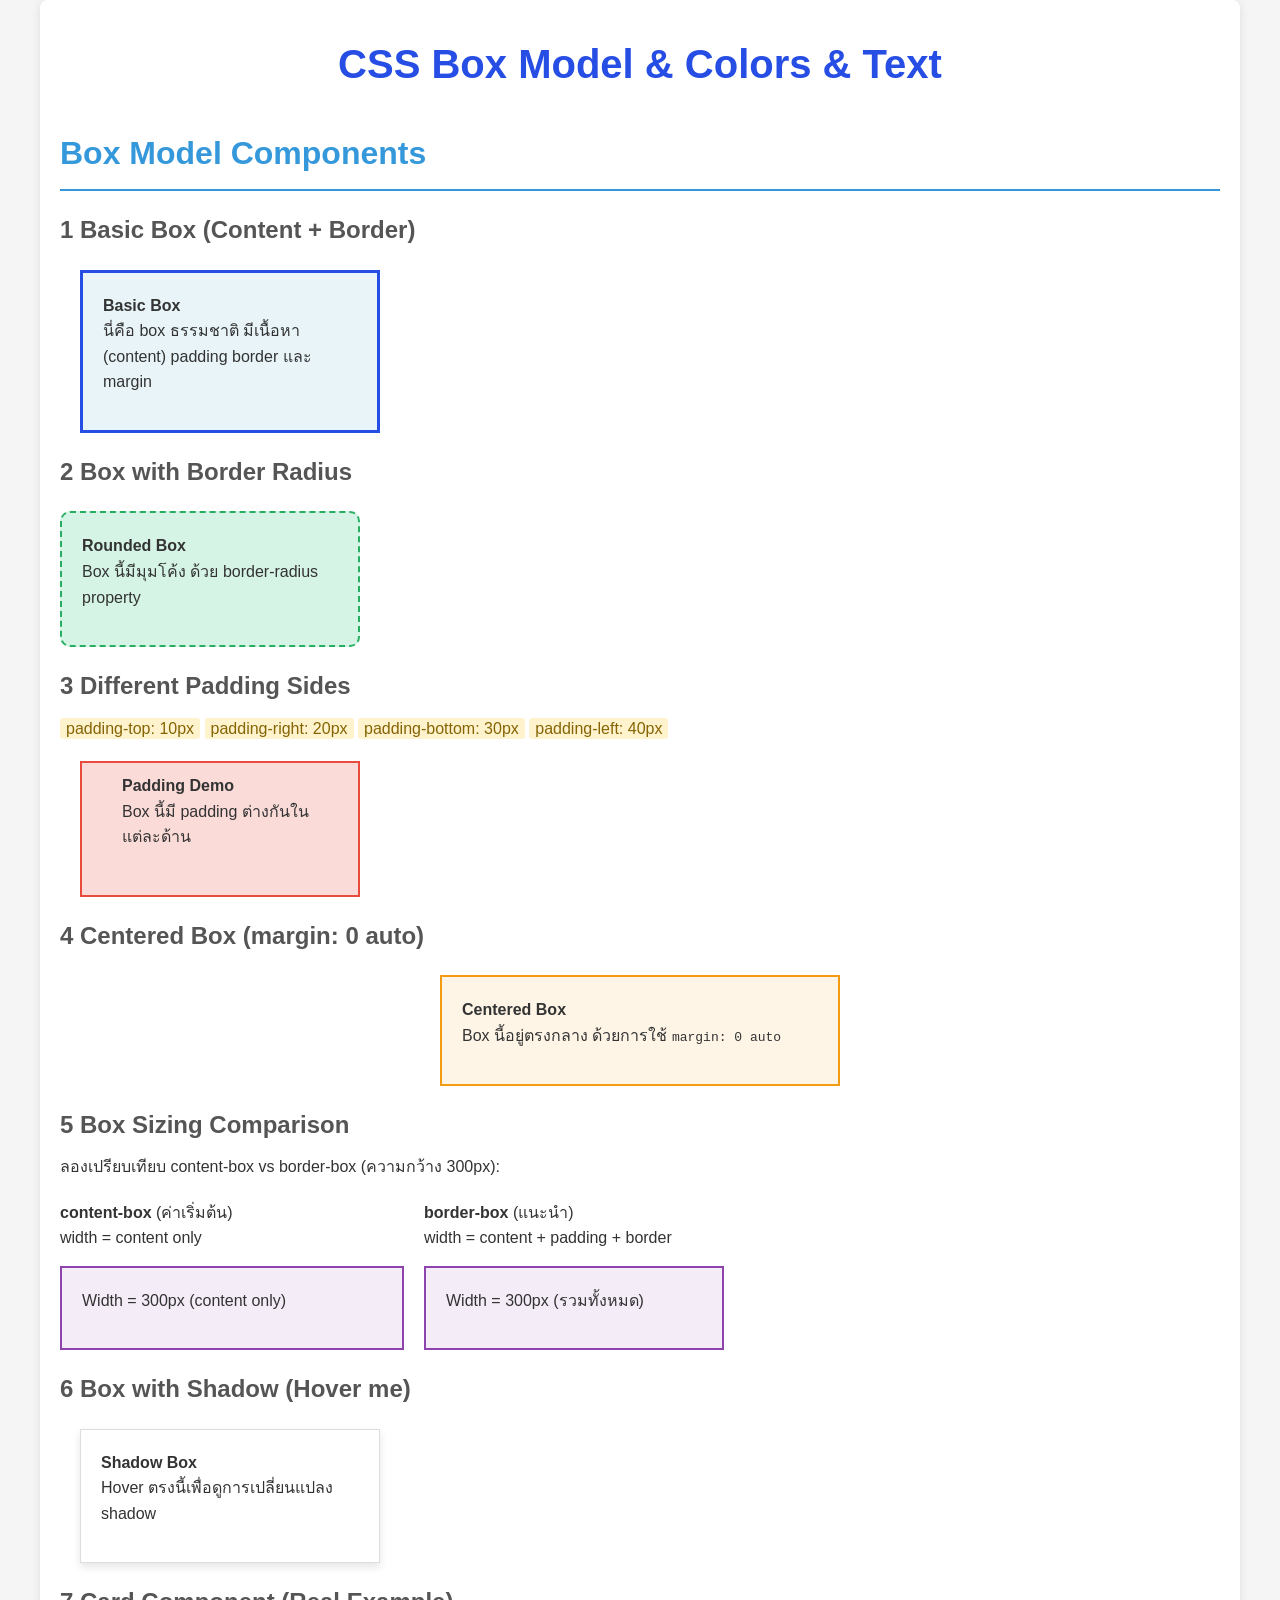
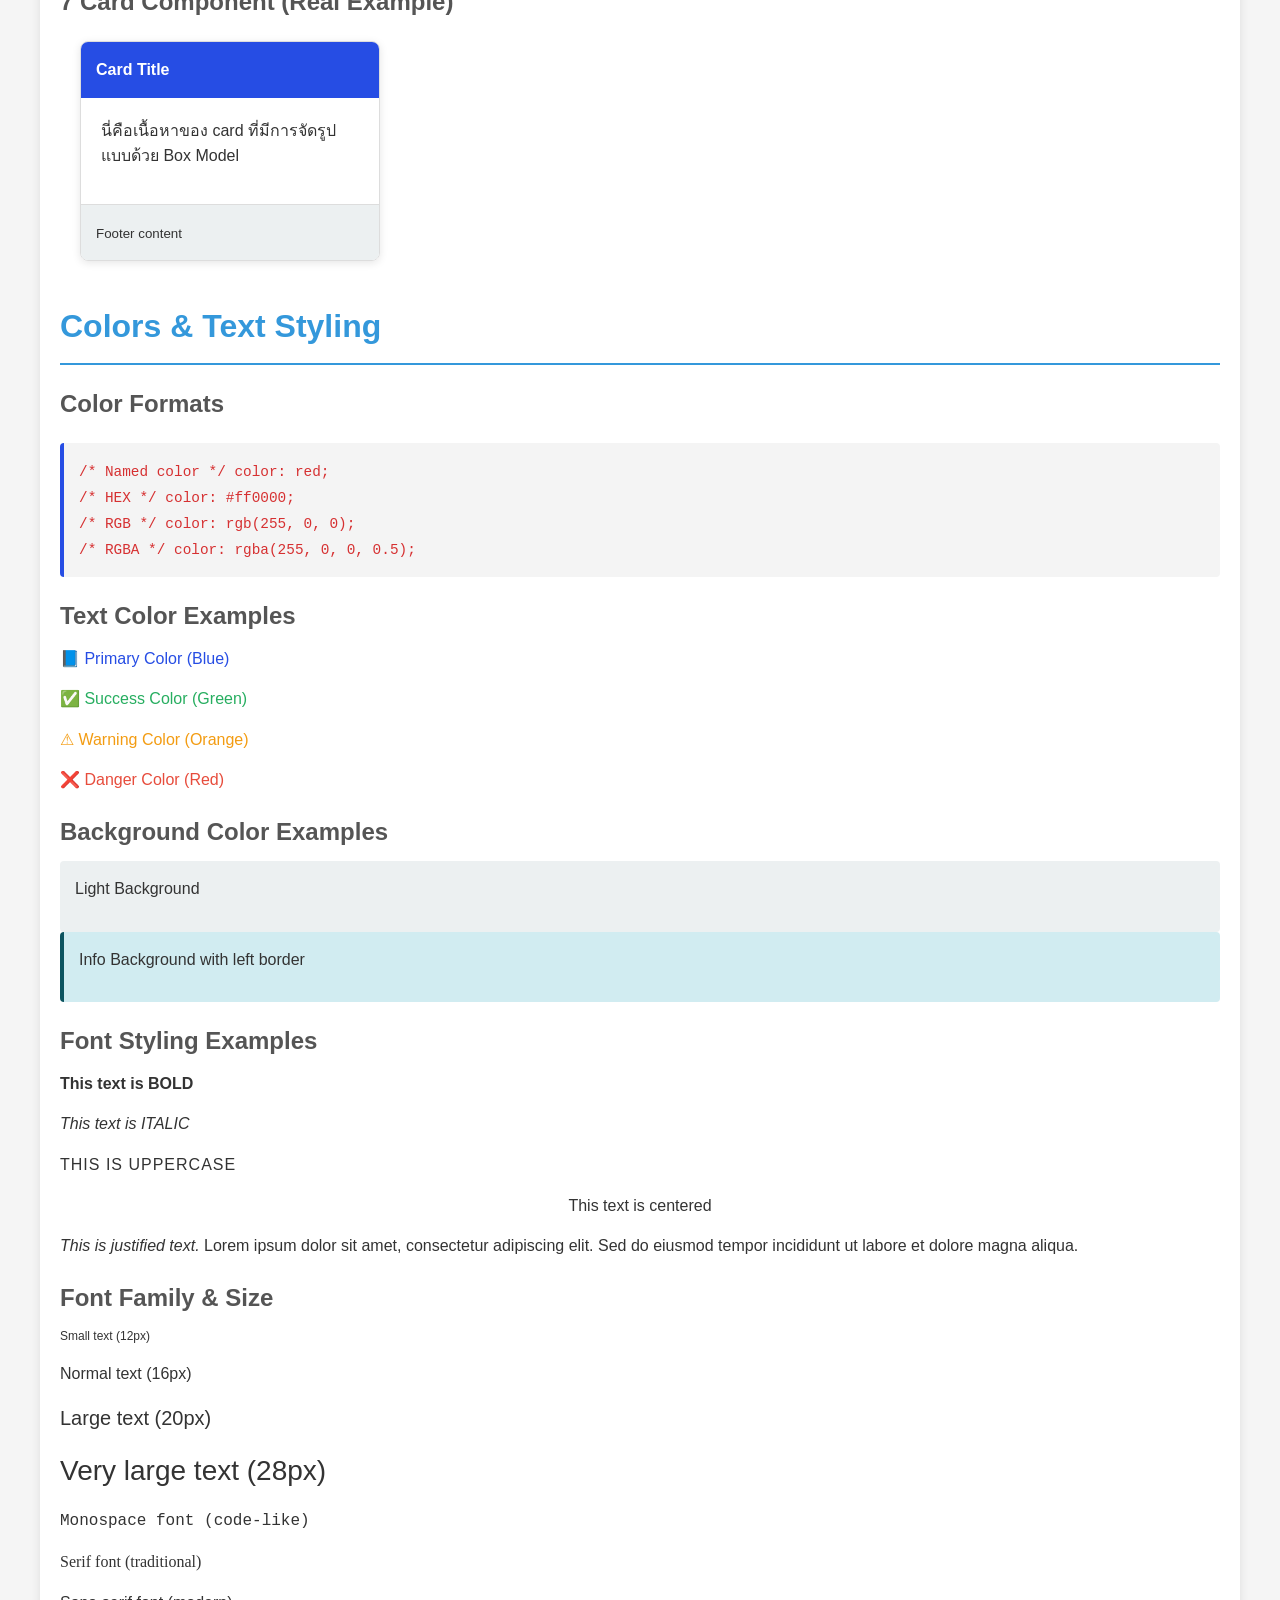
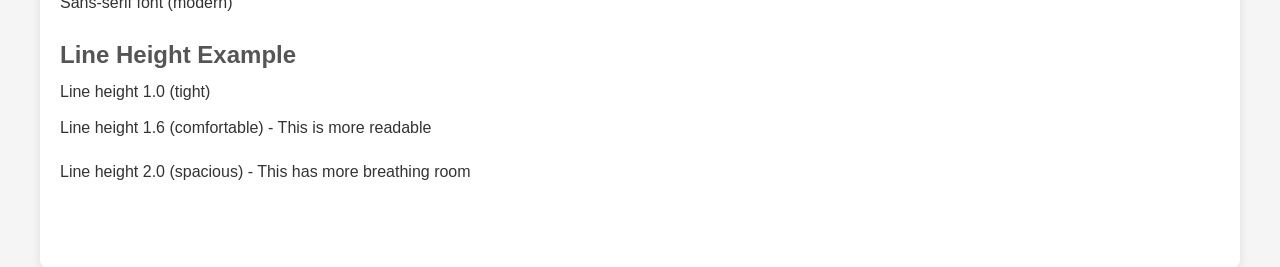
==== box-model.html @ 9fac9cd2 "add box-model.html with colors and text demo" ====
<!DOCTYPE html>
<html lang="th">
<head>
<meta charset="UTF-8" />
<meta name="viewport" content="width=device-width, initial-scale=1.0" />
<title>CSS Box Model</title>
<link rel="stylesheet" href="styles.css" />
<style>
/* ================================
   BOX MODEL DEMONSTRATION
================================ */
.box-model-section {
  margin: 40px 0;
}

/* Basic box */
.box {
  width: 300px;
  padding: 20px; /* ระยะห่างด้านใน */
  border: 3px solid #264de4; /* กรอบ */
  margin: 20px; /* ระยะห่างด้านนอก */
  background-color: #e8f4f8;
}

/* Box with border radius */
.box-rounded {
  width: 300px;
  padding: 20px;
  border: 2px dashed #27ae60;
  border-radius: 10px;
  margin: 20px 0;
  background-color: #d5f4e6;
}

/* Box with different padding sides */
.box-padding-demo {
  width: 280px;
  padding-top: 10px;
  padding-right: 20px;
  padding-bottom: 30px;
  padding-left: 40px;
  border: 2px solid #e74c3c;
  margin: 20px;
  background-color: #fadbd8;
}

/* Centered box using margin */
.box-centered {
  width: 400px;
  padding: 20px;
  margin: 20px auto; /* center horizontally */
  border: 2px solid #f39c12;
  background-color: #fef5e7;
}

/* Box sizing comparison */
.box-sizing-demo {
  display: flex;
  gap: 20px;
  margin: 20px 0;
  flex-wrap: wrap;
}

.box-content {
  width: 300px;
  padding: 20px;
  border: 2px solid #8e44ad;
  box-sizing: content-box; /* width = content only */
  background-color: #f4ecf7;
}

.box-border {
  width: 300px;
  padding: 20px;
  border: 2px solid #8e44ad;
  box-sizing: border-box; /* width = content + padding + border */
  background-color: #f4ecf7;
}

/* Box with shadow */
.box-shadow-demo {
  width: 300px;
  padding: 20px;
  border: 1px solid #ddd;
  margin: 20px;
  background-color: white;
  box-shadow: 0 4px 8px rgba(0, 0, 0, 0.1);
  transition: box-shadow 0.3s ease;
}

.box-shadow-demo:hover {
  box-shadow: 0 8px 16px rgba(0, 0, 0, 0.2);
}

/* Card layout */
.card {
  width: 300px;
  border: 1px solid #ddd;
  border-radius: 8px;
  overflow: hidden;
  box-shadow: 0 2px 8px rgba(0, 0, 0, 0.1);
  margin: 20px;
}

.card-header {
  background-color: #264de4;
  color: white;
  padding: 15px;
}

.card-body {
  padding: 20px;
}

.card-footer {
  background-color: #ecf0f1;
  padding: 15px;
  border-top: 1px solid #ddd;
}
</style>
</head>
<body>
<div class="container">
<h1>CSS Box Model & Colors & Text</h1>

<section class="box-model-section">
<h2>Box Model Components</h2>

<!-- Basic Box -->
<h3>1 Basic Box (Content + Border)</h3>
<div class="box">
<h4>Basic Box</h4>
<p>
นี่คือ box ธรรมชาติ มีเนื้อหา (content) padding border และ margin
</p>
</div>

<!-- Box with Border Radius -->
<h3>2 Box with Border Radius</h3>
<div class="box-rounded">
<h4>Rounded Box</h4>
<p>Box นี้มีมุมโค้ง ด้วย border-radius property</p>
</div>

<!-- Padding Demo -->
<h3>3 Different Padding Sides</h3>
<p>
<span class="highlight">padding-top: 10px</span>
<span class="highlight">padding-right: 20px</span>
<span class="highlight">padding-bottom: 30px</span>
<span class="highlight">padding-left: 40px</span>
</p>
<div class="box-padding-demo">
<h4>Padding Demo</h4>
<p>Box นี้มี padding ต่างกันในแต่ละด้าน</p>
</div>

<!-- Centered Box -->
<h3>4 Centered Box (margin: 0 auto)</h3>
<div class="box-centered">
<h4>Centered Box</h4>
<p>Box นี้อยู่ตรงกลาง ด้วยการใช้ <code>margin: 0 auto</code></p>
</div>

<!-- Box Sizing -->
<h3>5 Box Sizing Comparison</h3>
<p>ลองเปรียบเทียบ content-box vs border-box (ความกว้าง 300px):</p>
<div class="box-sizing-demo">
<div>
<p>
<strong>content-box</strong> (ค่าเริ่มต้น)<br />width = content only
</p>
<div class="box-content">
<p>Width = 300px (content only)</p>
</div>
</div>
<div>
<p>
<strong>border-box</strong> (แนะนํา)<br />width = content + padding + border
</p>
<div class="box-border">
<p>Width = 300px (รวมทั้งหมด)</p>
</div>
</div>
</div>

<!-- Box Shadow -->
<h3>6 Box with Shadow (Hover me)</h3>
<div class="box-shadow-demo">
<h4>Shadow Box</h4>
<p>Hover ตรงนี้เพื่อดูการเปลี่ยนแปลง shadow</p>
</div>

<!-- Card Component -->
<h3>7 Card Component (Real Example)</h3>
<div class="card">
<div class="card-header">
<h4>Card Title</h4>
</div>
<div class="card-body">
<p>นี่คือเนื้อหาของ card ที่มีการจัดรูปแบบด้วย Box Model</p>
</div>
<div class="card-footer">
<small>Footer content</small>
</div>
</div>
</section>

<!-- Colors & Text -->
<section class="box-model-section">
<h2>Colors & Text Styling</h2>

<h3>Color Formats</h3>
<div class="code-box">
<code>/* Named color */ color: red;<br />
/* HEX */ color: #ff0000;<br />
/* RGB */ color: rgb(255, 0, 0);<br />
/* RGBA */ color: rgba(255, 0, 0, 0.5);</code>
</div>

<h3>Text Color Examples</h3>
<p class="text-primary">📘 Primary Color (Blue)</p>
<p class="text-success">✅ Success Color (Green)</p>
<p class="text-warning">⚠ Warning Color (Orange)</p>
<p class="text-danger">❌ Danger Color (Red)</p>

<h3>Background Color Examples</h3>
<div class="bg-light">
<p>Light Background</p>
</div>
<div class="bg-info">
<p>Info Background with left border</p>
</div>

<h3>Font Styling Examples</h3>
<p class="font-bold">This text is BOLD</p>
<p class="font-italic">This text is ITALIC</p>
<p class="text-uppercase">this is uppercase</p>
<p class="text-center">This text is centered</p>
<p class="text-justify">
<em>This is justified text.</em> Lorem ipsum dolor sit amet,
consectetur adipiscing elit. Sed do eiusmod tempor incididunt ut
labore et dolore magna aliqua.
</p>

<h3>Font Family & Size</h3>
<p style="font-size: 12px">Small text (12px)</p>
<p style="font-size: 16px">Normal text (16px)</p>
<p style="font-size: 20px">Large text (20px)</p>
<p style="font-size: 28px">Very large text (28px)</p>
<p style="font-family: 'Courier New', monospace">
Monospace font (code-like)
</p>
<p style="font-family: Georgia, serif">Serif font (traditional)</p>
<p style="font-family: Arial, sans-serif">Sans-serif font (modern)</p>

<h3>Line Height Example</h3>
<p style="line-height: 1">Line height 1.0 (tight)</p>
<p style="line-height: 1.6">
Line height 1.6 (comfortable) - This is more readable
</p>
<p style="line-height: 2">
Line height 2.0 (spacious) - This has more breathing room
</p>
</section>
</div>
</body>
</html>
---- styles.css ----
/* ================================
   UNIVERSAL SELECTOR (*)
================================ */
* {
  margin: 0;
  padding: 0;
  box-sizing: border-box;
}

/* ================================
   ELEMENT SELECTORS
================================ */
/* Body - ตั้งค่า default ทั้งเพจ */
body {
  font-family: "Segoe UI", Tahoma, Geneva, Verdana, sans-serif;
  line-height: 1.6;
  color: #333;
  background-color: #f5f5f5;
}

/* Heading */
h1 {
  font-size: 2.5em;
  font-weight: 700;
  color: #264de4;
  text-align: center;
  line-height: 1.2;
  margin-bottom: 20px;
}

h2 {
  font-size: 2em;
  color: #3498db;
  margin-top: 30px;
  margin-bottom: 15px;
  border-bottom: 2px solid #3498db;
  padding-bottom: 10px;
}

h3 {
  font-size: 1.5em;
  color: #555;
  margin-top: 20px;
  margin-bottom: 10px;
}

/* Paragraph */
p {
  font-size: 1em;
  margin-bottom: 15px;
}

/* Container */
.container {
  max-width: 1200px;
  margin: 0 auto;
  padding: 40px 20px;
  background: white;
  border-radius: 8px;
  box-shadow: 0 2px 10px rgba(0, 0, 0, 0.1);
}

/* ================================
   CLASS SELECTORS (.)
================================ */
/* Intro paragraph */
.intro {
  font-size: 1.2em;
  color: #666;
  text-align: center;
  font-style: italic;
  margin-bottom: 30px;
}

/* Highlight text */
.highlight {
  background-color: #fff3cd;
  padding: 2px 6px;
  border-radius: 3px;
  color: #856404;
}

/* Code block styling */
.code-box {
  background-color: #f4f4f4;
  border-left: 4px solid #264de4;
  padding: 15px;
  margin: 20px 0;
  border-radius: 4px;
  overflow-x: auto;
}

.code-box code {
  font-family: "Courier New", monospace;
  font-size: 0.9em;
  color: #d63031;
}

/* Button styling */
.btn {
  display: inline-block;
  padding: 10px 20px;
  background-color: #dddddd;
  color: rgb(0, 0, 0);
  text-decoration: none;
  border-radius: 5px;
  transition: all 0.3s ease;
  border: none;
  cursor: pointer;
  font-size: 1em;
  margin: 10px 5px 10px 0;
}

.btn:hover {
  background-color: #c8ff00;
  transform: translateY(-2px);
  box-shadow: 0 4px 8px rgba(0, 0, 0, 0.2);
}

.btn:active {
  transform: translateY(0);
  box-shadow: 0 2px 4px rgba(0, 0, 0, 0.2);
}

/* ================================
   ID SELECTORS (#)
================================ */
#main-section {
  margin: 40px 0;
}

/* ================================
   ATTRIBUTE SELECTORS []
================================ */
input[type="text"],
input[type="email"],
textarea {
  width: 100%;
  padding: 10px;
  margin: 10px 0;
  border: 1px solid #ddd;
  border-radius: 4px;
  font-family: inherit;
}

input[type="text"]:focus,
input[type="email"]:focus,
textarea:focus {
  outline: none;
  border-color: #264de4;
  box-shadow: 0 0 5px rgba(38, 77, 228, 0.5);
}

input[disabled] {
  background-color: #e9ecef;
  cursor: not-allowed;
}

a[target="_blank"]::after {
  content: " ↗";
  font-size: 0.8em;
}

/* ================================
   PSEUDO-CLASS SELECTORS
================================ */
a {
  color: #264de4;
  text-decoration: none;
  transition: color 0.3s ease;
}

a:hover {
  color: #3498db;
  text-decoration: underline;
}

a:visited {
  color: #8e44ad;
}

a:active {
  color: #c0392b;
}

li:first-child {
  font-weight: bold;
}

li:last-child {
  margin-bottom: 0;
}

/* ================================
   COLOR & TEXT STYLING
================================ */
/* Text colors */
.text-primary {
  color: #264de4;
}

.text-success {
  color: #27ae60;
}

.text-warning {
  color: #f39c12;
}

.text-danger {
  color: #e74c3c;
}

/* Background colors */
.bg-light {
  background-color: #ecf0f1;
  padding: 15px;
  border-radius: 4px;
}

.bg-info {
  background-color: #d1ecf1;
  border-left: 4px solid #0c5460;
  padding: 15px;
  border-radius: 4px;
}

/* Font styling */
.font-bold {
  font-weight: 700;
}

.font-italic {
  font-style: italic;
}

.text-uppercase {
  text-transform: uppercase;
  letter-spacing: 1px;
}

.text-center {
  text-align: center;
}

.text-justify {
  text-align: justify;
}
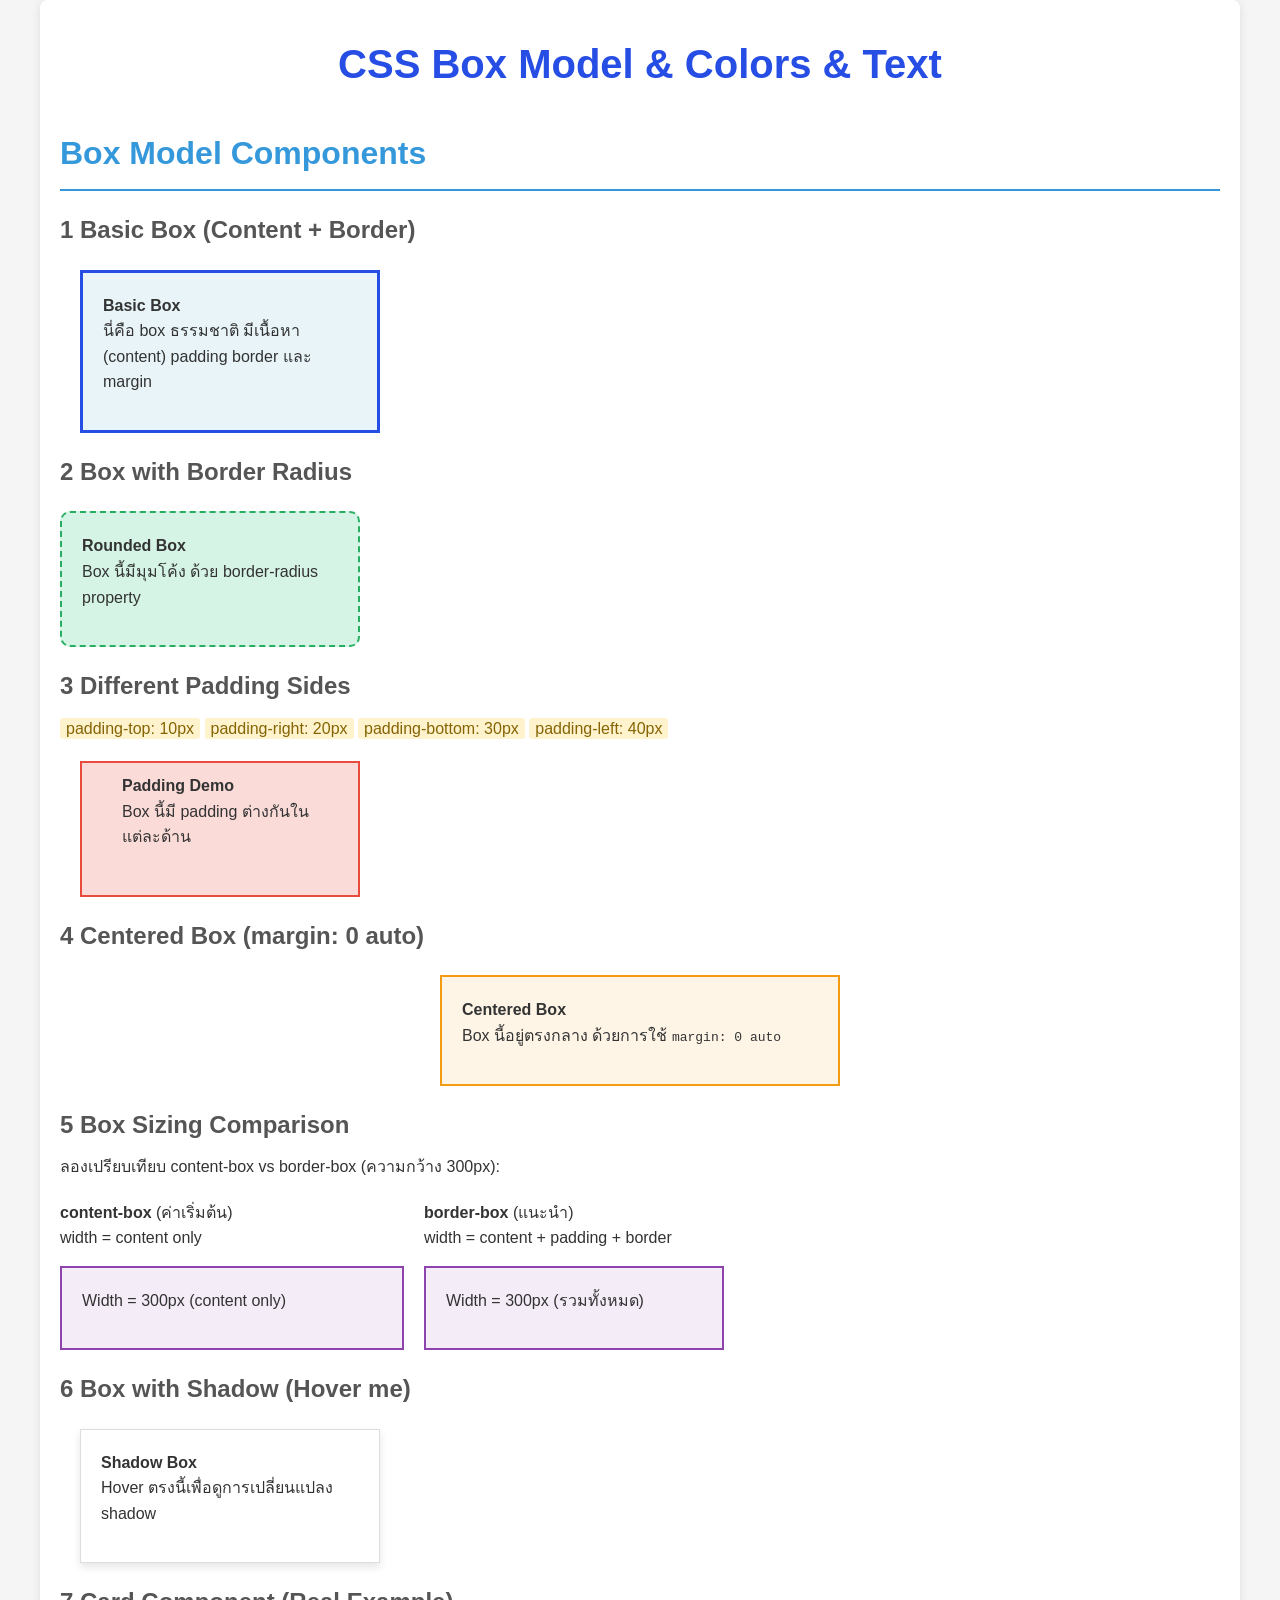
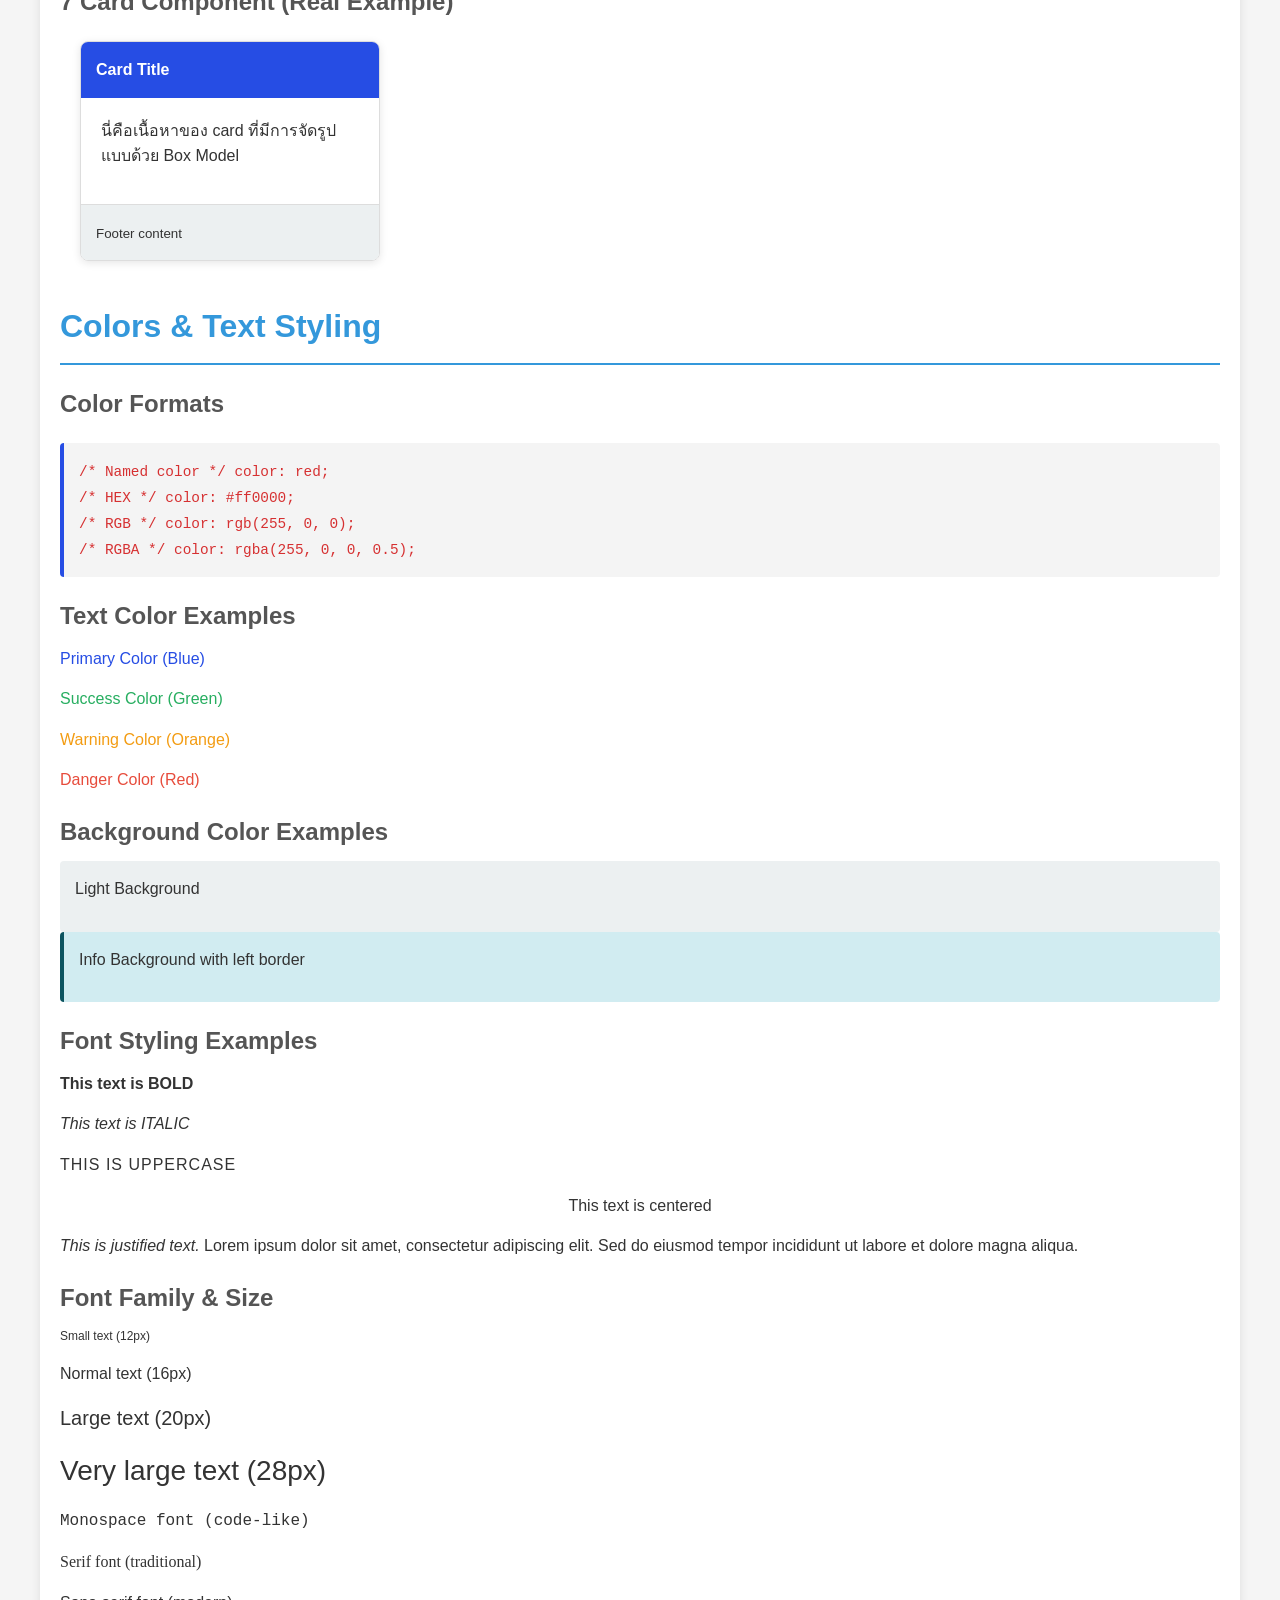
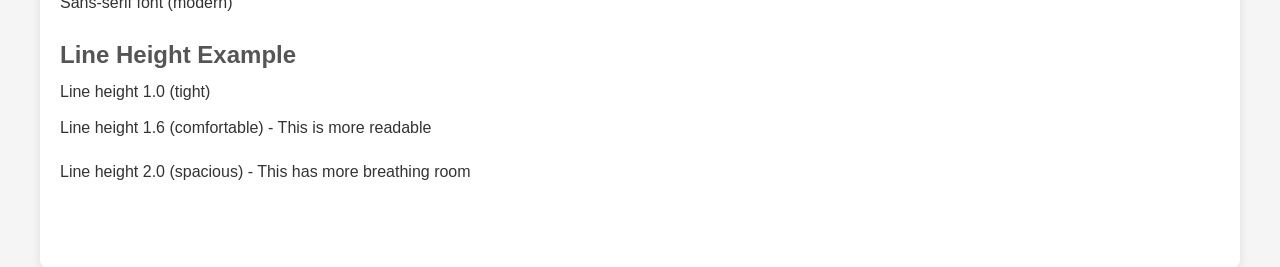
==== commit 3f06fbbb: "remove all emojis from web pages" ====
--- a/box-model.html
+++ b/box-model.html
@@ -219,10 +219,10 @@
 </div>
 
 <h3>Text Color Examples</h3>
-<p class="text-primary">📘 Primary Color (Blue)</p>
-<p class="text-success">✅ Success Color (Green)</p>
-<p class="text-warning">⚠ Warning Color (Orange)</p>
-<p class="text-danger">❌ Danger Color (Red)</p>
+<p class="text-primary">Primary Color (Blue)</p>
+<p class="text-success">Success Color (Green)</p>
+<p class="text-warning">Warning Color (Orange)</p>
+<p class="text-danger">Danger Color (Red)</p>
 
 <h3>Background Color Examples</h3>
 <div class="bg-light">
